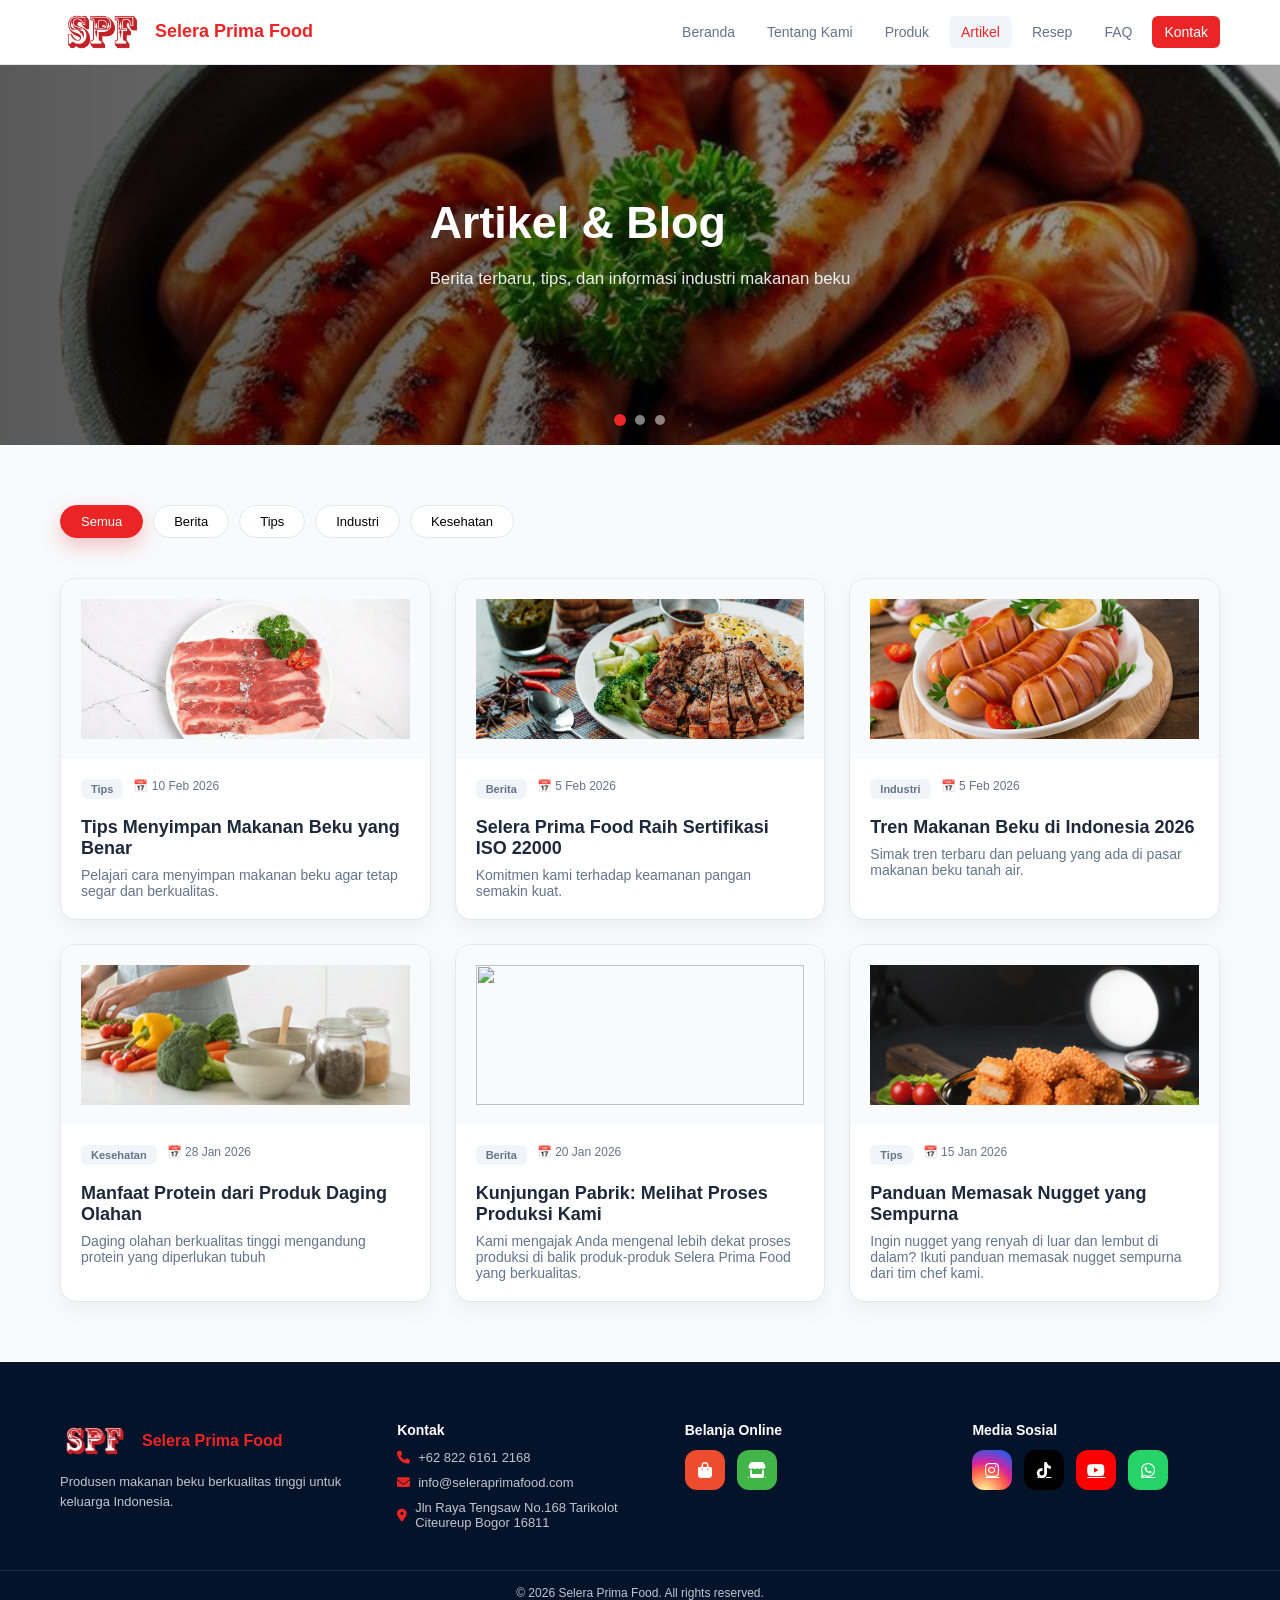
==== artikel.html @ 2863d4d9 "update layout" ====
<!DOCTYPE html>
<html lang="id">
<head>
<meta charset="UTF-8">
<meta name="viewport" content="width=device-width, initial-scale=1.0">
<title>Artikel - Selera Prima Food</title>

<link rel="stylesheet" href="asset/style.css">
<link rel="stylesheet" href="https://cdnjs.cloudflare.com/ajax/libs/font-awesome/6.5.0/css/all.min.css">

<style>
/* ===== FILTER ===== */
.filter-section{padding:60px 0;background:#f8fafc;}
.filter-container{display:flex;flex-wrap:wrap;gap:10px;margin-bottom:40px;}
.filter-btn{
  padding:8px 20px;
  border-radius:999px;
  border:1px solid #e2e8f0;
  background:white;
  cursor:pointer;
  transition:.3s;
  font-weight:500;
}
.filter-btn.active{
  background:#eb2525;
  color:white;
  border-color:#eb2525;
}

/* ===== GRID ===== */
.article-grid{
  display:grid;
  gap:24px;
  grid-template-columns:repeat(auto-fit,minmax(280px,1fr));
}

/* ===== CARD ===== */
.card{
  background:white;
  border-radius:16px;
  overflow:hidden;
  box-shadow:0 8px 20px rgba(0,0,0,.05);
  transition:.3s;
  cursor:pointer;
}
.card:hover{
  transform:translateY(-6px);
  box-shadow:0 20px 40px rgba(0,0,0,.1);
}
.card-image{
  height:180px;
  overflow:hidden;
}
.card-image img{
  width:100%;
  height:100%;
  object-fit:cover;
  transition:.4s;
}
.card:hover img{transform:scale(1.05);}
.card-body{padding:20px;}
.card-meta{
  display:flex;
  gap:10px;
  margin-bottom:10px;
  font-size:12px;
  color:#64748b;
}
.badge{
  background:#f1f5f9;
  padding:4px 10px;
  border-radius:6px;
  font-weight:600;
}
.card-title{
  font-size:18px;
  font-weight:700;
  margin-bottom:8px;
}
.card:hover .card-title{color:#eb2525;}
.card-excerpt{
  font-size:14px;
  color:#64748b;
}

/* ===== DETAIL ===== */
.detail-section{
  display:none;
  padding:60px 0;
}
.detail-content{
  max-width:800px;
  margin:auto;
  background:white;
  padding:40px;
  border-radius:16px;
  box-shadow:0 8px 20px rgba(0,0,0,.05);
}
.back-btn{
  margin-bottom:30px;
  border:none;
  background:none;
  color:#64748b;
  cursor:pointer;
  font-weight:600;
}
</style>
</head>

<body>

<!-- HEADER -->
<header class="header">
  <div class="container nav-container">
    <a href="beranda.html" class="brand">
      <img src="images/LOGO SPF.png" width="85">
      <span class="brand-text">Selera Prima Food</span>
    </a>

    <nav class="desktop-nav">
      <a href="beranda.html" class="nav-link">Beranda</a>
      <a href="tentang-kami.html" class="nav-link">Tentang Kami</a>
      <a href="produk.html" class="nav-link">Produk</a>
      <a href="artikel.html" class="nav-link active">Artikel</a>
      <a href="resep.html" class="nav-link">Resep</a>
      <a href="faq.html" class="nav-link">FAQ</a>
      <a href="kontak.html" class="nav-link btn-contact">Kontak</a>
    </nav>
  </div>
</header>

<!-- HERO SLIDER -->
<section class="hero-slider" style="height:35vh; min-height:380px;">
  <div class="slide active" style="background-image:url('images/bock.png')">
    <div class="hero-content container">
      <h1>Artikel & Blog</h1>
      <p>Berita terbaru, tips, dan informasi industri makanan beku</p>
    </div>
  </div>

  <div class="slide" style="background-image:url('images/slice.jpeg')">
    <div class="hero-content container">
      <h1>Tips & Edukasi</h1>
      <p>Panduan penyimpanan dan pengolahan makanan beku</p>
    </div>
  </div>

  <div class="slide" style="background-image:url('images/1.png')">
    <div class="hero-content container">
      <h1>Berita Perusahaan</h1>
      <p>Update terbaru dari Selera Prima Food</p>
    </div>
  </div>

  <div class="slider-dots">
    <span class="dot active"></span>
    <span class="dot"></span>
    <span class="dot"></span>
  </div>
</section>

<!-- LIST SECTION -->
<section class="filter-section" id="list-section">
  <div class="container">
    <div class="filter-container">
      <button class="filter-btn active" onclick="filterArticles('Semua',this)">Semua</button>
      <button class="filter-btn" onclick="filterArticles('Berita',this)">Berita</button>
      <button class="filter-btn" onclick="filterArticles('Tips',this)">Tips</button>
      <button class="filter-btn" onclick="filterArticles('Industri',this)">Industri</button>
      <button class="filter-btn" onclick="filterArticles('Kesehatan',this)">Kesehatan</button>
    </div>
    <div class="article-grid" id="article-grid"></div>
  </div>
</section>

<!-- DETAIL SECTION -->
<section class="detail-section" id="detail-section">
  <div class="container">
    <button class="back-btn" onclick="showList()">← Kembali ke Artikel</button>
    <div class="detail-content" id="detail-content"></div>
  </div>
</section>

<!-- FOOTER -->
<footer class="main-footer">
  <div class="container footer-grid">

    <div>
      <div class="footer-brand">
        <img src="images/LOGO SPF.png" class="footer-logo">
        <h3 class="footer-title">Selera Prima Food</h3>
      </div>
      <p class="footer-desc">
        Produsen makanan beku berkualitas tinggi untuk keluarga Indonesia.
      </p>
    </div>

    <div>
  <h4>Kontak</h4>
  <div class="footer-links">

    <a href="tel:+6282261612168" class="contact-item">
      <i class="fas fa-phone"></i>
      <span>+62 822 6161 2168</span>
    </a>

    <a href="mailto:info@seleraprimafood.com" class="contact-item">
      <i class="fas fa-envelope"></i>
      <span>info@seleraprimafood.com</span>
    </a>

    <a href="https://www.google.com/maps/search/?api=1&query=Jln+Raya+Tengsaw+No.168+Tarikolot+Citeureup+Bogor+16811"
       target="_blank"
       class="contact-item">
      <i class="fas fa-location-dot"></i>
      <span>Jln Raya Tengsaw No.168 Tarikolot Citeureup Bogor 16811</span>
    </a>

  </div>
</div>

    <div>
      <h4>Belanja Online</h4>
      <div class="footer-social">
        <a href="https://shopee.co.id/" target="_blank" class="ecommerce-icon shopee"><i class="fas fa-bag-shopping"></i></a>
        <a href="https://www.tokopedia.com/" target="_blank" class="ecommerce-icon tokopedia"><i class="fas fa-store"></i></a>
      </div>
    </div>

   <div>
  <h4>Media Sosial</h4>
  <div class="footer-social">

    <a href="https://www.instagram.com/seleraprimafood/" target="_blank" class="instagram">
      <i class="fab fa-instagram"></i>
    </a>

    <a href="https://www.tiktok.com/@selera.prima.food" target="_blank" class="tiktok">
      <i class="fab fa-tiktok"></i>
    </a>

    <a href="https://youtube.com/@seleraprimafood" target="_blank" class="youtube">
      <i class="fab fa-youtube"></i>
    </a>

    <a href="https://wa.me/6282261612168" target="_blank" class="whatsapp-icon">
      <i class="fab fa-whatsapp"></i>
    </a>

  </div>
</div> 

  </div>

  <div class="footer-bottom">
    © 2026 Selera Prima Food. All rights reserved.
  </div>
</footer>

<script>
const articles = [
{
title:"Tips Menyimpan Makanan Beku yang Benar",
date:"10 Feb 2026",
category:"Tips",
image:"images/slice.jpeg",
excerpt:"Pelajari cara menyimpan makanan beku agar tetap segar dan berkualitas.",
content:`
<h2>Penyimpanan yang Tepat</h2>
<p>Menyimpan makanan beku dengan benar akan menjaga kualitas rasa dan nutrisi.</p>
<h3>1. Gunakan Suhu -18°C</h3>
<p>Pastikan freezer berada pada suhu stabil untuk mencegah pertumbuhan bakteri.</p>

<h3>2. Gunakan Kemasan Rapat</h3>
<p>Hindari freezer burn dengan kemasan kedap udara.</p>

<h3>3. Jangan Bekukan Ulang</h3>
<p>Makanan yang sudah dicairkan sebaiknya tidak dibekukan kembali.</p>
`
},
{
title:"Selera Prima Food Raih Sertifikasi ISO 22000",
date:"5 Feb 2026",
category:"Berita",
image:"images/nerfee.jpg",
excerpt:"Komitmen kami terhadap keamanan pangan semakin kuat.",
content:`
<h2>Komitmen terhadap Keamanan Pangan</h2>
<p>Selera Prima Food resmi meraih sertifikasi ISO 22000 sebagai bentuk komitmen dalam menjaga sistem manajemen keamanan pangan yang terstandarisasi secara internasional.</p>

<h3>Apa Itu ISO 22000?</h3>
<p>ISO 22000 adalah standar global yang mengatur sistem manajemen keamanan pangan. Sertifikasi ini memastikan seluruh proses produksi dilakukan dengan kontrol kualitas yang ketat.</p>

<h3>Standar Produksi Modern</h3>
<p>Kami menerapkan pengawasan bahan baku, proses produksi higienis, hingga distribusi yang sesuai standar keamanan pangan.</p>

<h3>Meningkatkan Kepercayaan Konsumen</h3>
<p>Sertifikasi ini memperkuat posisi Selera Prima Food sebagai produsen frozen food terpercaya bagi keluarga Indonesia dan mitra bisnis.</p>

<p>Kami akan terus berinovasi dan meningkatkan standar kualitas demi menghadirkan produk terbaik.</p>
`
},
{
title:"Tren Makanan Beku di Indonesia 2026",
date:"5 Feb 2026",
category:"Industri",
image:"images/madu.jpg",
excerpt:"Simak tren terbaru dan peluang yang ada di pasar makanan beku tanah air.",
content: `
<h2>Industri Frozen Food Semakin Berkembang</h2>
<p>Pasar makanan beku di Indonesia menunjukkan pertumbuhan signifikan seiring meningkatnya kebutuhan masyarakat akan makanan praktis dan berkualitas.</p>

<h3>1. Produk Siap Masak Semakin Diminati</h3>
<p>Konsumen kini mencari produk yang cepat disajikan namun tetap bernutrisi tinggi.</p>

<h3>2. Fokus pada Keamanan dan Sertifikasi</h3>
<p>Masyarakat semakin peduli terhadap standar keamanan pangan dan memilih brand yang memiliki sertifikasi resmi.</p>

<h3>3. Inovasi Varian Rasa</h3>
<p>Produk seperti nugget premium, sosis varian baru, dan daging olahan modern menjadi pilihan favorit.</p>

<p>Selera Prima Food terus beradaptasi dengan tren ini melalui inovasi produk dan peningkatan kualitas berkelanjutan.</p>
`
},
{
title:"Manfaat Protein dari Produk Daging Olahan",
date:"28 Jan 2026",
category:"Kesehatan",
image:"images/resep.png",
excerpt:"Daging olahan berkualitas tinggi mengandung protein yang diperlukan tubuh",
content: `
<h2>Protein untuk Kebutuhan Tubuh</h2>
<p>Protein berperan penting dalam membangun dan memperbaiki jaringan tubuh. Produk daging olahan berkualitas dapat menjadi sumber protein praktis untuk keluarga.</p>

<h3>1. Mendukung Pertumbuhan Anak</h3>
<p>Anak-anak membutuhkan protein cukup untuk pertumbuhan optimal.</p>

<h3>2. Membantu Regenerasi Otot</h3>
<p>Bagi orang dewasa aktif, protein membantu pemulihan otot setelah aktivitas fisik.</p>

<h3>3. Pilih Produk Berkualitas</h3>
<p>Pastikan memilih produk yang diproduksi dengan standar keamanan tinggi seperti produk Selera Prima Food.</p>

<p>Kombinasikan konsumsi protein dengan pola makan seimbang untuk hasil terbaik.</p>
`
},
{
title:"Kunjungan Pabrik: Melihat Proses Produksi Kami",
date:"20 Jan 2026",
category:"Berita",
image:"images/kantor.jpg",
excerpt:"Kami mengajak Anda mengenal lebih dekat proses produksi di balik produk-produk Selera Prima Food yang berkualitas.",
content: `
<h2>Transparansi dalam Setiap Proses</h2>
<p>Selera Prima Food membuka kesempatan kunjungan pabrik bagi mitra dan distributor untuk melihat langsung proses produksi kami.</p>

<h3>Proses Seleksi Bahan Baku</h3>
<p>Kami hanya menggunakan bahan baku pilihan yang melewati tahap inspeksi kualitas.</p>

<h3>Teknologi Produksi Modern</h3>
<p>Fasilitas produksi kami dilengkapi mesin modern dengan kontrol higienitas ketat.</p>

<h3>Quality Control Berlapis</h3>
<p>Setiap produk melalui proses pengecekan sebelum didistribusikan ke pasar.</p>

<p>Kunjungan ini membuktikan komitmen kami terhadap kualitas dan keamanan pangan.</p>
`
},
{
title:"Panduan Memasak Nugget yang Sempurna",
date:"15 Jan 2026",
category:"Tips",
image:"images/1.png",
excerpt:"Ingin nugget yang renyah di luar dan lembut di dalam? Ikuti panduan memasak nugget sempurna dari tim chef kami.",
content: `
<h2>Nugget Renyah di Luar, Lembut di Dalam</h2>
<p>Memasak nugget dengan benar akan menghasilkan tekstur renyah dan rasa maksimal.</p>

<h3>1. Gunakan Minyak yang Cukup Panas</h3>
<p>Panaskan minyak hingga 170–180°C sebelum memasukkan nugget.</p>

<h3>2. Jangan Terlalu Banyak Sekali Goreng</h3>
<p>Menggoreng terlalu banyak sekaligus dapat menurunkan suhu minyak.</p>

<h3>3. Tiriskan dengan Baik</h3>
<p>Gunakan tisu dapur atau rak peniris agar nugget tidak berminyak.</p>

<h3>Alternatif Air Fryer</h3>
<p>Masak pada suhu 180°C selama 8–10 menit untuk hasil lebih sehat.</p>

<p>Dengan teknik yang tepat, nugget Selera Prima Food siap menjadi menu favorit keluarga.</p>
`
},
];

const grid=document.getElementById("article-grid");

function renderArticles(data){
grid.innerHTML="";
data.forEach(article=>{
grid.innerHTML+=`
<div class="card" onclick='showDetail(${JSON.stringify(article)})'>
  <div class="card-image">
    <img src="${article.image}">
  </div>
  <div class="card-body">
    <div class="card-meta">
      <span class="badge">${article.category}</span>
      <span>📅 ${article.date}</span>
    </div>
    <h3 class="card-title">${article.title}</h3>
    <p class="card-excerpt">${article.excerpt}</p>
  </div>
</div>
`;
});
}

function filterArticles(category,btn){
document.querySelectorAll('.filter-btn').forEach(b=>b.classList.remove('active'));
btn.classList.add('active');
const filtered=category==="Semua"?articles:articles.filter(a=>a.category===category);
renderArticles(filtered);
}

function showDetail(article){
document.getElementById("list-section").style.display="none";
document.getElementById("detail-section").style.display="block";
document.getElementById("detail-content").innerHTML=`
<img src="${article.image}" style="width:100%;border-radius:16px;margin-bottom:20px;">
<div>
  <span class="badge">${article.category}</span>
  <span style="color:#64748b;margin-left:10px;">${article.date}</span>
</div>
<h1 style="margin:20px 0;">${article.title}</h1>
<div style="line-height:1.8;color:#475569;">${article.content}</div>
`;
window.scrollTo(0,0);
}

function showList(){
document.getElementById("detail-section").style.display="none";
document.getElementById("list-section").style.display="block";
}

renderArticles(articles);
</script>

<script src="js/slider.js"></script>

</body>
</html>
---- asset/style.css ----
/* =====================================================
   ROOT & RESET
===================================================== */

:root{
  --primary:#eb2525;
  --primary-dark:#c81e1e;
  --dark:#04122a;
  --text:#1e293b;
  --muted:#64748b;
  --light:#f1f5f9;
}

*{
  margin:0;
  padding:0;
  box-sizing:border-box;
  font-family:'Inter',sans-serif;
}

body{
  background:#ffffff;
  color:var(--text);
  overflow-x:hidden;
}

.container{
  max-width:1200px;
  margin:auto;
  padding:0 20px;
}

/* =====================================================
   HEADER
===================================================== */

.header{
  position:sticky;
  top:0;
  z-index:1000;
  background:#ffffff;
  border-bottom:1px solid #e2e8f0;
}

.nav-container{
  display:flex;
  align-items:center;
  justify-content:space-between;
  height:64px;
}

.brand{
  display:flex;
  align-items:center;
  gap:10px;
  text-decoration:none;
}

.brand-text{
  font-size:18px;
  font-weight:700;
  color:var(--primary);
}

.desktop-nav{
  display:flex;
  gap:8px;
  align-items:center;
}

.nav-link{
  text-decoration:none;
  font-size:14px;
  font-weight:500;
  color:var(--muted);
  padding:8px 12px;
  border-radius:6px;
  transition:.2s;
}

.nav-link:hover,
.nav-link.active{
  background:var(--light);
  color:var(--primary);
}

.btn-contact{
  background:var(--primary);
  color:#fff !important;
}

.btn-contact:hover{
  background:var(--primary-dark);
}

/* =====================================================
   HERO SLIDER
===================================================== */

.hero-slider{
  position:relative;
  height:60vh;
  min-height:420px;
  overflow:hidden;
}

.slide{
  position:absolute;
  inset:0;
  background-size:cover;
  background-position:center;
  display:flex;
  align-items:center;
  opacity:0;
  transition:opacity 1s ease-in-out;
}

.slide::before{
  content:"";
  position:absolute;
  inset:0;
  background:linear-gradient(
    to right,
    rgba(0,0,0,.65),
    rgba(0,0,0,.35)
  );
}

.slide.active{
  opacity:1;
  z-index:1;
}

.hero-content{
  position:relative;
  z-index:2;
  color:#fff;
  max-width:600px;
}

.hero-content h1{
  font-size:2.8rem;
  font-weight:800;
  margin-bottom:20px;
}

.hero-content p{
  font-size:1.05rem;
  opacity:.9;
  margin-bottom:25px;
}

.hero-btn{
  display:inline-block;
  background:var(--primary);
  color:white;
  padding:12px 24px;
  border-radius:8px;
  text-decoration:none;
  font-weight:600;
  transition:.3s;
}

.hero-btn:hover{
  background:var(--primary-dark);
  transform:translateY(-3px);
}

/* =====================================================
   STATS
===================================================== */

.stats{
  margin-top:-40px;
  padding-bottom:60px;
}

.stats-grid{
  display:grid;
  gap:30px;
  grid-template-columns:repeat(auto-fit,minmax(220px,1fr));
}

.stat-card{
  background:white;
  padding:35px;
  border-radius:18px;
  text-align:center;
  box-shadow:0 20px 50px rgba(0,0,0,.08);
  transition:.4s;
}

.stat-card:hover{
  transform:translateY(-10px);
}

.stat-value{
  font-size:2.3rem;
  font-weight:800;
  color:var(--primary);
}

.stat-label{
  font-size:14px;
  color:var(--muted);
}

/* =====================================================
   BRAND SECTION
===================================================== */

.section{
  padding:100px 0;
  background:#f8fafc;
}

.section-header{
  text-align:center;
  margin-bottom:60px;
}

.section-header h2{
  font-size:2.2rem;
  margin-bottom:10px;
}

.section-header p{
  color:var(--muted);
}

.brand-grid{
  display:grid;
  gap:30px;
  grid-template-columns:repeat(auto-fit,minmax(220px,1fr));
}

.brand-card{
  background:white;
  padding:30px;
  border-radius:18px;
  text-align:center;
  box-shadow:0 10px 30px rgba(0,0,0,.05);
  transition:.4s;
}

.brand-card:hover{
  transform:translateY(-12px);
  box-shadow:0 30px 60px rgba(0,0,0,.1);
}

.brand-card img{
  max-width:120px;
  margin-bottom:15px;
  transition:.4s;
}

.brand-card:hover img{
  transform:scale(1.1);
}

/* =====================================================
   FOOTER
===================================================== */

.main-footer{
  background:var(--dark);
  color:#fff;
  padding:60px 0 20px;
}

.footer-grid{
  display:grid;
  grid-template-columns: 1.2fr 1fr 1fr 1fr;
  gap:40px;
}

@media(max-width:992px){
  .footer-grid{
    grid-template-columns:repeat(2,1fr);
  }
}

@media(max-width:600px){
  .footer-grid{
    grid-template-columns:1fr;
    text-align:center;
  }
}

.footer-brand{
  display:flex;
  align-items:center;
  gap:12px;
  margin-bottom:12px;
}

.footer-logo{
  width:70px;
}

.footer-title{
  font-size:16px;
  font-weight:700;
  color:var(--primary);
}

.footer-desc{
  font-size:13px;
  line-height:1.6;
  color:#bfc6d1; 
}

.main-footer h4{
  margin-bottom:12px;
  font-size:14px;
  font-weight:600;
}

.footer-links{
  display:flex;
  flex-direction:column;
  gap:10px;
  font-size:13px;
}

.contact-item{
  display:flex;
  align-items:center;
  gap:8px;
  color:#bfc6d1;
  text-decoration:none;
  transition:.3s;
}

.contact-item i{
  color:var(--primary);
}

.contact-item:hover{
  color:white;
  transform:translateX(5px);
}

/* SOCIAL */

.footer-social{
  display:flex;
  gap:12px;
}

.footer-social a{
  width:40px;
  height:40px;
  border-radius:12px;
  display:flex;
  align-items:center;
  justify-content:center;
  color:white;
  font-size:16px;
  transition:.3s;
}

.footer-social a:hover{
  transform:translateY(-4px) scale(1.08);
}

/* Brand Colors */
.instagram{
  background: radial-gradient(circle at 30% 107%, 
  #fdf497 0%, #fd5949 45%, 
  #d6249f 60%, #285AEB 90%);
}

.tiktok{
  background:#000;
}

.youtube{
  background:#FF0000;
}

.whatsapp-icon{
  background:#25D366;
}

.ecommerce-icon.shopee{
  background:#ee4d2d;
}

.ecommerce-icon.tokopedia{
  background:#42b549;
}

.footer-bottom{
  margin-top:40px;
  border-top:1px solid rgba(255,255,255,.1);
  padding-top:15px;
  text-align:center;
  font-size:12px;
  color:#bfc6d1;
}
/* =====================================================
   SOCIAL & ECOMMERCE
===================================================== */

.footer-social{
  display:flex;
  gap:12px;
  margin-top:8px;
}

.footer-social a{
  width:40px;
  height:40px;
  border-radius:12px;
  display:flex;
  align-items:center;
  justify-content:center;
  background:#0f2c5a;
  transition:.3s;
  color:white;
  font-size:16px;
}

/* WhatsApp Icon */
.footer-social .whatsapp-icon{
  background:#25D366;
}

.footer-social .whatsapp-icon:hover{
  background:#1ebe5d;
}

.footer-social a:hover{
  transform:translateY(-4px);
}


/* Ecommerce Specific */

.ecommerce-icon.shopee{
  background:#ee4d2d;
}

.ecommerce-icon.tokopedia{
  background:#42b549;
}


/* EXTRA POLISH */

.hero-content h1{
  line-height:1.2;
}

.brand-card p{
  margin-top:8px;
}

.section{
  padding:70px 0;
}

.brand-card{
  border:1px solid #f1f5f9;
}

.brand-card:hover{
  border:1px solid #eb2525;
}

.main-footer{
  margin-top:0;
}

/* SOCIAL BRAND COLORS */

.footer-social a{
  transition:.3s;
}

/* Instagram */
.footer-social a.instagram{
  background: radial-gradient(circle at 30% 107%, 
  #fdf497 0%, #fdf497 5%, 
  #fd5949 45%, 
  #d6249f 60%, 
  #285AEB 90%);
}

/* TikTok */
.footer-social a.tiktok{
  background:#000000;
}

/* YouTube */
.footer-social a.youtube{
  background:#FF0000;
}

/* Hover Effect */
.footer-social a:hover{
  transform:translateY(-4px) scale(1.08);
}
/* ================================
   PRODUCT PAGE FIX
================================ */

.product-grid{
  display:grid;
  gap:25px;
  grid-template-columns:repeat(auto-fit,minmax(250px,1fr));
}

.card{
  background:white;
  border-radius:18px;
  overflow:hidden;
  border:1px solid #e2e8f0;
  transition:.4s;
  box-shadow:0 8px 20px rgba(0,0,0,.05);
  display:flex;
  flex-direction:column;
}

.card:hover{
  transform:translateY(-8px);
  box-shadow:0 20px 40px rgba(0,0,0,.1);
}

.card-image{
  height:220px;
  display:flex;
  align-items:center;
  justify-content:center;
  background:#f8fafc;
  padding:20px;
}

.card-image img{
  max-width:100%;
  max-height:100%;
  object-fit:contain;
  transition:.4s;
}

.card:hover img{
  transform:scale(1.05);
}

.card-body{
  padding:20px;
}

.badge{
  background:#f1f5f9;
  color:#64748b;
  padding:4px 10px;
  border-radius:6px;
  font-size:11px;
  font-weight:700;
  display:inline-block;
  margin-bottom:8px;
}

.product-name{
  font-size:16px;
  font-weight:700;
  margin-bottom:6px;
}

.product-desc{
  font-size:13px;
  color:#64748b;
  margin-bottom:12px;
}

.variant-list{
  display:flex;
  flex-wrap:wrap;
  gap:6px;
}

.variant-badge{
  background:rgba(235,37,37,.1);
  color:#eb2525;
  padding:4px 8px;
  border-radius:6px;
  font-size:11px;
  font-weight:600;
}

.pagination{
  display:flex;
  justify-content:center;
  gap:8px;
  margin-top:40px;
}

.pagination button{
  padding:6px 12px;
  border-radius:6px;
  border:1px solid #e2e8f0;
  background:white;
  cursor:pointer;
}

.pagination button.active{
  background:#eb2525;
  color:white;
  border-color:#eb2525;
}
/* ===============================
   PRODUCT FILTER UI POLISH
================================ */

.filter-btn{
  padding:10px 18px;
  border-radius:999px;
  border:1px solid #e2e8f0;
  background:#ffffff;
  cursor:pointer;
  font-size:13px;
  font-weight:500;
  transition:.3s ease;
}

.filter-btn:hover{
  background:#f1f5f9;
  transform:translateY(-2px);
}

.filter-btn.active{
  background:var(--primary);
  color:white;
  border-color:var(--primary);
  box-shadow:0 8px 20px rgba(235,37,37,.25);
}

select.filter-btn{
  appearance:none;
  padding-right:30px;
}

/* SEARCH INPUT */

.search-box{
  position:relative;
}

.search-box input{
  padding:10px 40px 10px 16px;
  border-radius:999px;
  border:1px solid #e2e8f0;
  font-size:13px;
  min-width:220px;
  transition:.3s;
}

.search-box input:focus{
  outline:none;
  border-color:var(--primary);
  box-shadow:0 0 0 3px rgba(235,37,37,.15);
}

.search-box i{
  position:absolute;
  right:15px;
  top:50%;
  transform:translateY(-50%);
  color:#94a3b8;
}
/* PRODUCT HERO SLIDER */
.product-slider{
  height:35vh;
  min-height:380px;
}
/* HERO TEXT ANIMATION */
.hero-content{
  opacity:0;
  transform:translateY(40px);
  transition:all .8s ease;
}

.slide.active .hero-content{
  opacity:1;
  transform:translateY(0);
}
/* SLIDER DOTS */
.slider-dots{
  position:absolute;
  bottom:20px;
  left:50%;
  transform:translateX(-50%);
  display:flex;
  gap:10px;
  z-index:5;
}

.dot{
  width:10px;
  height:10px;
  border-radius:50%;
  background:rgba(255,255,255,.5);
  transition:.3s;
  cursor:pointer;
}

.dot.active{
  background:#eb2525;
  transform:scale(1.2);
}
.product-slider .slide{
  background-attachment:fixed;
}
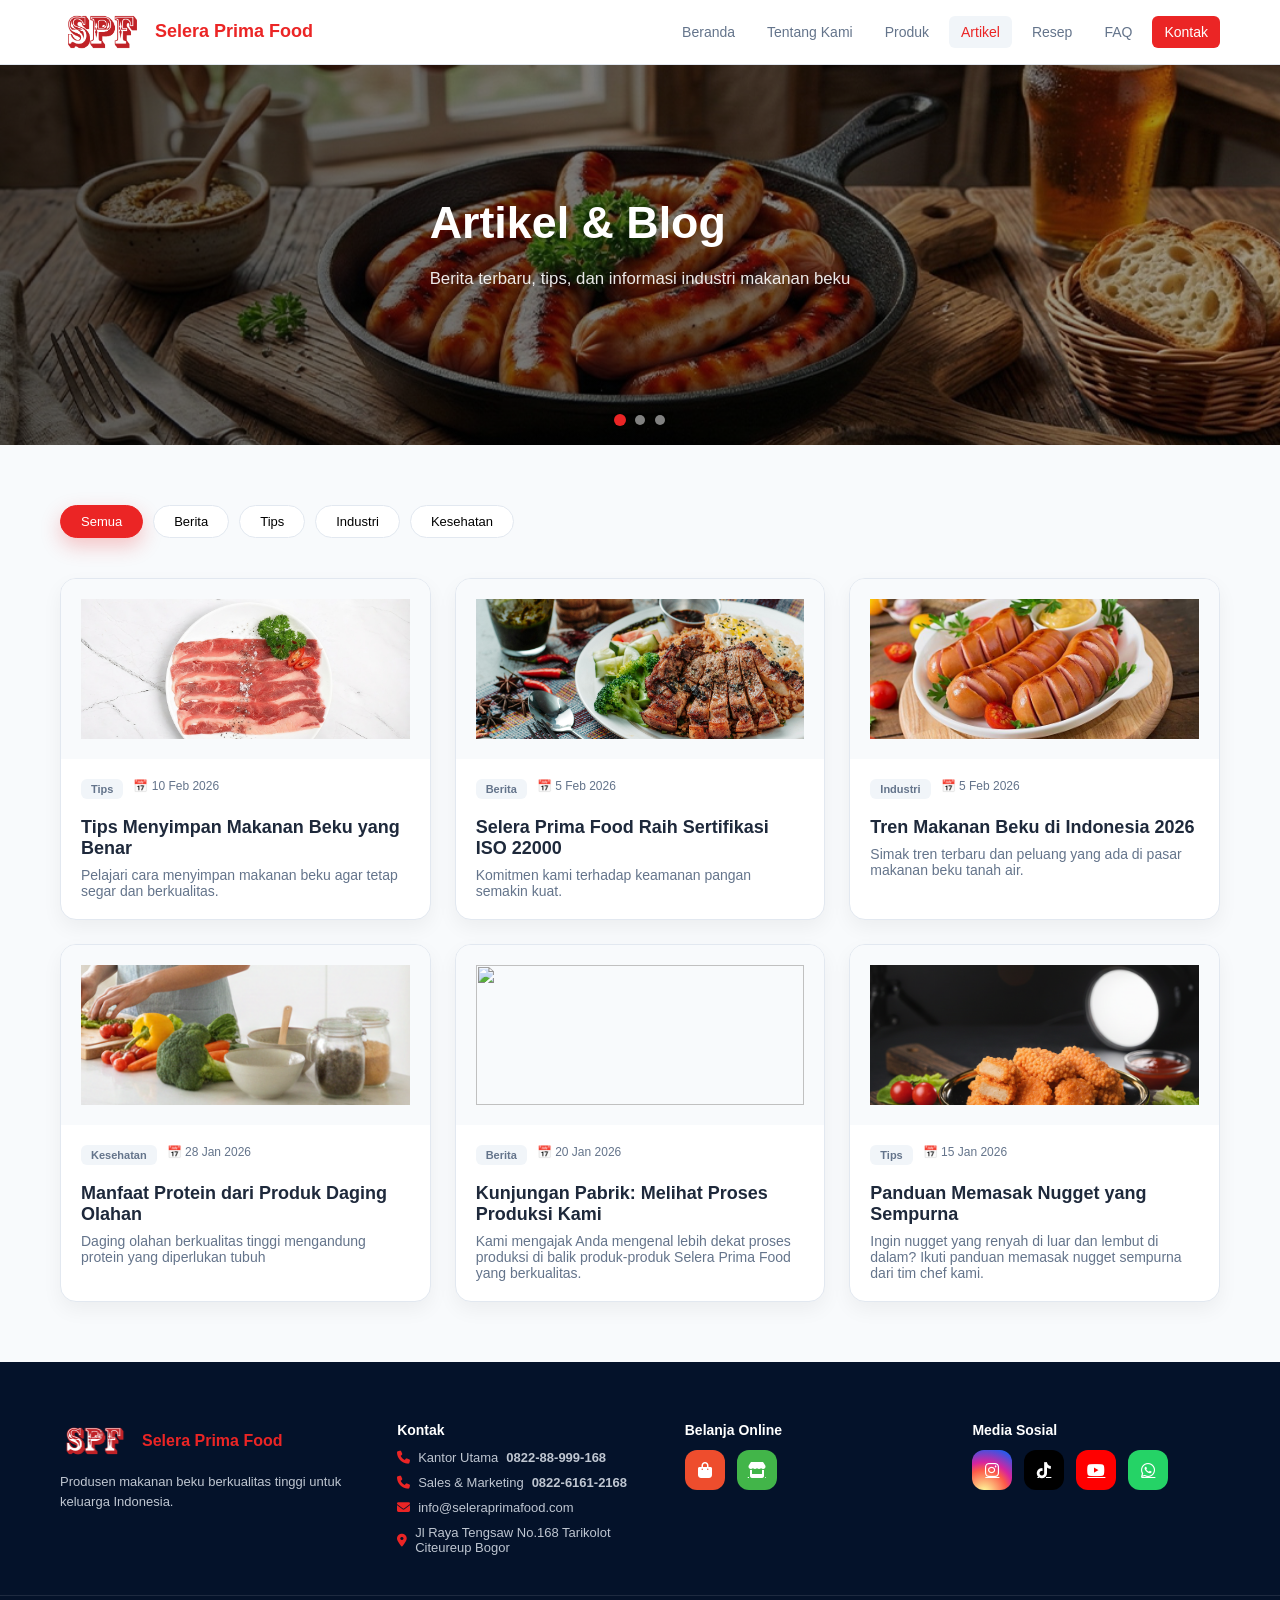
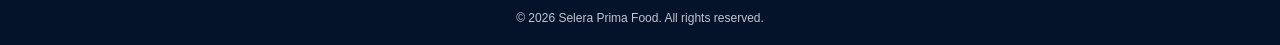
==== commit 849e18de: "fix index page" ====
--- a/artikel.html
+++ b/artikel.html
@@ -112,13 +112,13 @@
 <!-- HEADER -->
 <header class="header">
   <div class="container nav-container">
-    <a href="beranda.html" class="brand">
+    <a href="index.html" class="brand">
       <img src="images/LOGO SPF.png" width="85">
       <span class="brand-text">Selera Prima Food</span>
     </a>
 
     <nav class="desktop-nav">
-      <a href="beranda.html" class="nav-link">Beranda</a>
+      <a href="index.html" class="nav-link">Beranda</a>
       <a href="tentang-kami.html" class="nav-link">Tentang Kami</a>
       <a href="produk.html" class="nav-link">Produk</a>
       <a href="artikel.html" class="nav-link active">Artikel</a>
@@ -131,21 +131,21 @@
 
 <!-- HERO SLIDER -->
 <section class="hero-slider" style="height:35vh; min-height:380px;">
-  <div class="slide active" style="background-image:url('images/bock.png')">
+  <div class="slide active" style="background-image:url('images/bockslider.jpg')">
     <div class="hero-content container">
       <h1>Artikel & Blog</h1>
       <p>Berita terbaru, tips, dan informasi industri makanan beku</p>
     </div>
   </div>
 
-  <div class="slide" style="background-image:url('images/slice.jpeg')">
+  <div class="slide" style="background-image:url('images/nerfeslider.jpg')">
     <div class="hero-content container">
       <h1>Tips & Edukasi</h1>
       <p>Panduan penyimpanan dan pengolahan makanan beku</p>
     </div>
   </div>
 
-  <div class="slide" style="background-image:url('images/1.png')">
+  <div class="slide" style="background-image:url('images/maduslider.jpg')">
     <div class="hero-content container">
       <h1>Berita Perusahaan</h1>
       <p>Update terbaru dari Selera Prima Food</p>
@@ -195,13 +195,20 @@
       </p>
     </div>
 
-    <div>
+  <div>
   <h4>Kontak</h4>
   <div class="footer-links">
 
+    <a href="tel:+6282288999168" class="contact-item">
+      <i class="fas fa-phone"></i>
+      <span>Kantor Utama</span>
+      <strong>0822-88-999-168</strong>
+    </a>
+
     <a href="tel:+6282261612168" class="contact-item">
       <i class="fas fa-phone"></i>
-      <span>+62 822 6161 2168</span>
+      <span>Sales & Marketing</span>
+      <strong>0822-6161-2168</strong>
     </a>
 
     <a href="mailto:info@seleraprimafood.com" class="contact-item">
@@ -213,7 +220,7 @@
        target="_blank"
        class="contact-item">
       <i class="fas fa-location-dot"></i>
-      <span>Jln Raya Tengsaw No.168 Tarikolot Citeureup Bogor 16811</span>
+      <span>Jl Raya Tengsaw No.168 Tarikolot Citeureup Bogor</span>
     </a>
 
   </div>
--- a/asset/style.css
+++ b/asset/style.css
@@ -712,4 +712,5 @@
 }
 .product-slider .slide{
   background-attachment:fixed;
-}+}
+
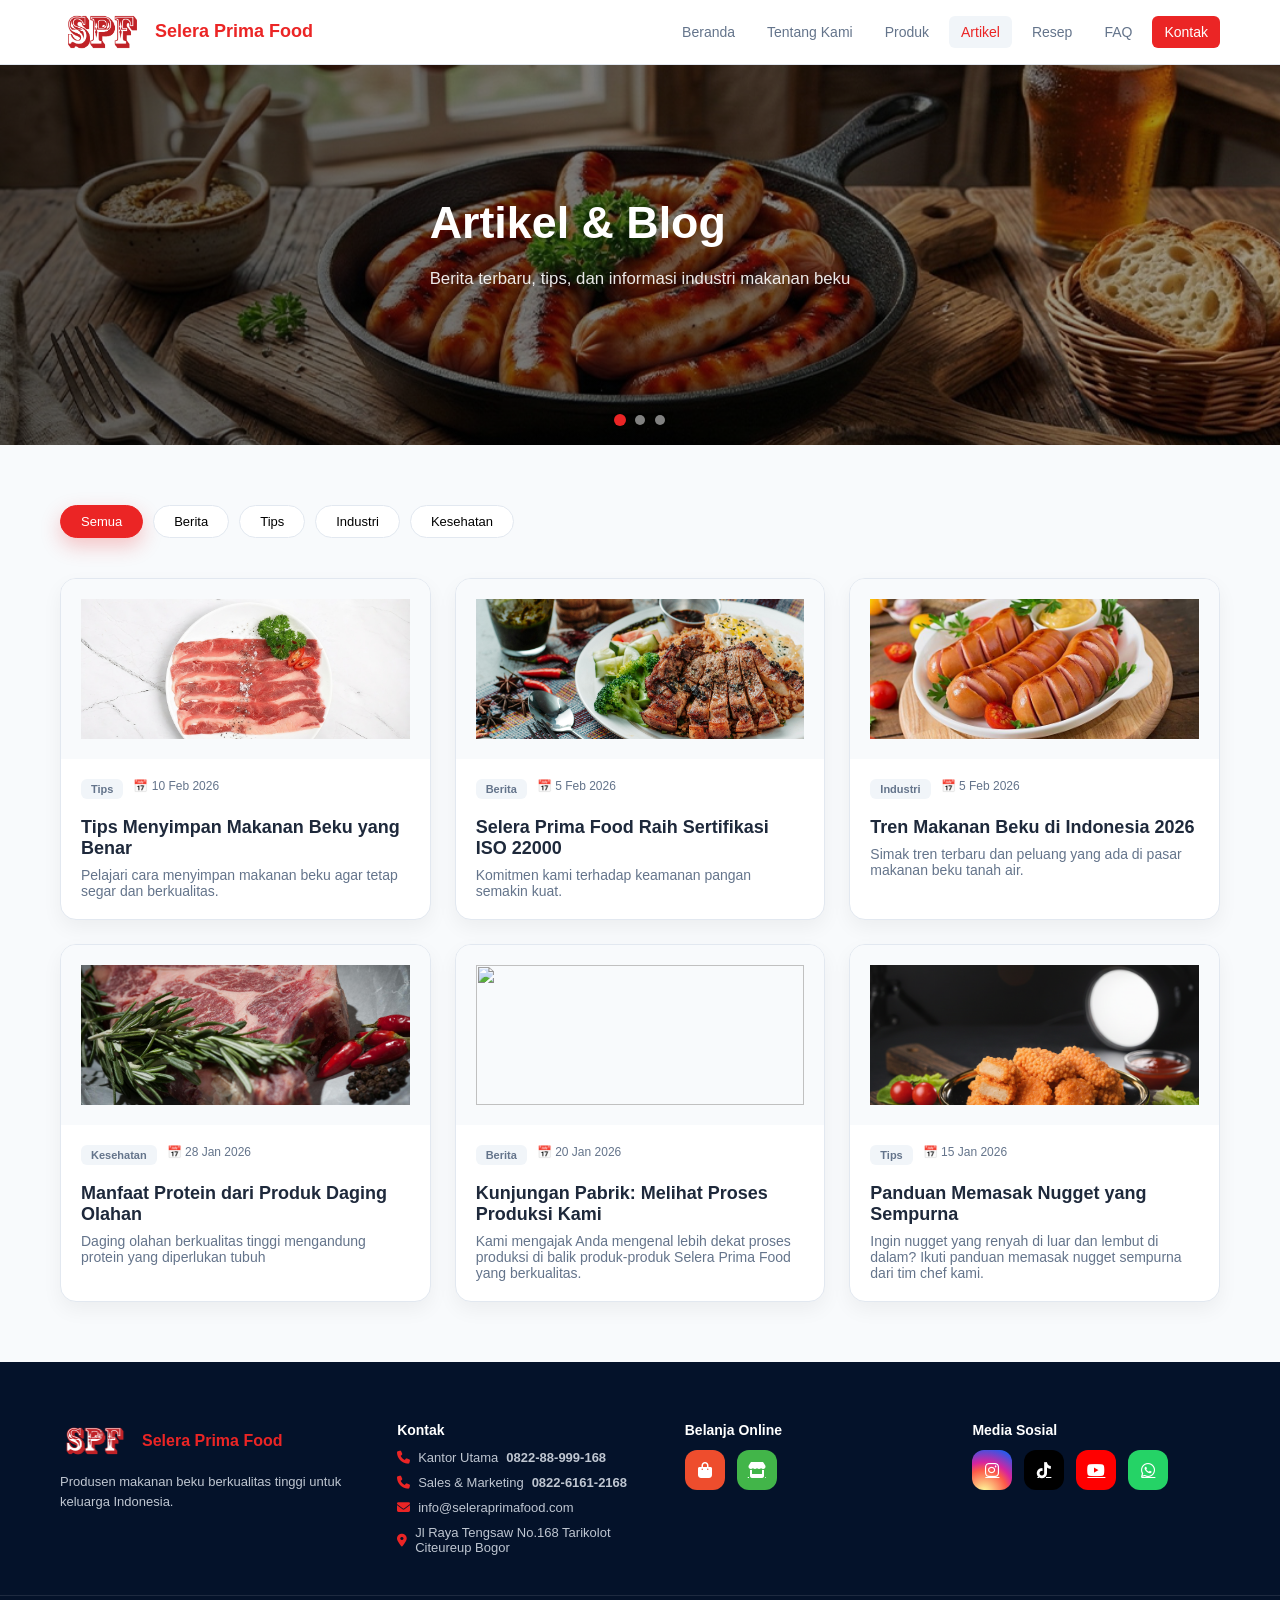
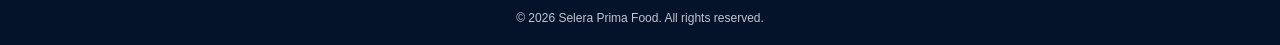
==== commit 0395d5ca: "fix index page" ====
--- a/artikel.html
+++ b/artikel.html
@@ -333,7 +333,7 @@
 title:"Manfaat Protein dari Produk Daging Olahan",
 date:"28 Jan 2026",
 category:"Kesehatan",
-image:"images/resep.png",
+image:"images/daging.jpg",
 excerpt:"Daging olahan berkualitas tinggi mengandung protein yang diperlukan tubuh",
 content: `
 <h2>Protein untuk Kebutuhan Tubuh</h2>
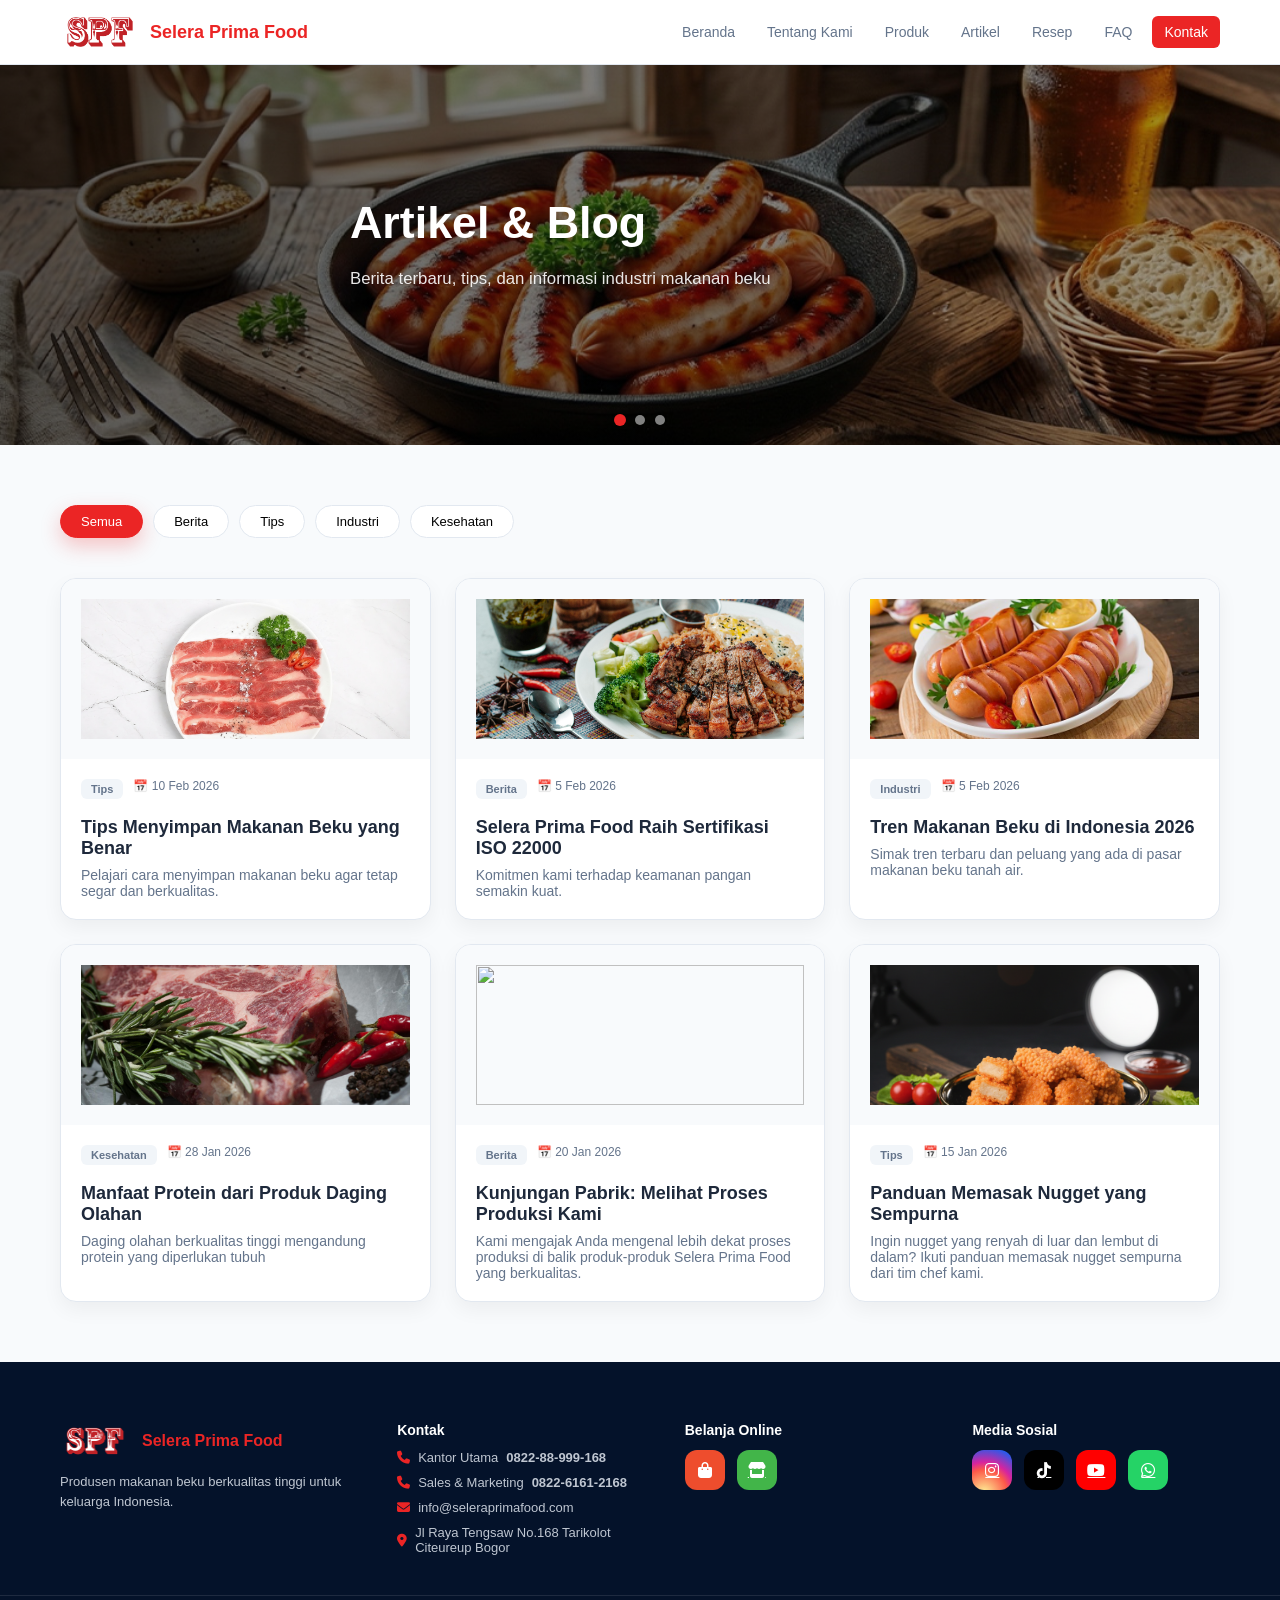
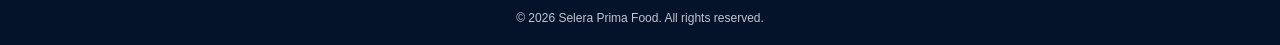
==== commit d87b22f1: "mobile optimization" ====
--- a/artikel.html
+++ b/artikel.html
@@ -111,22 +111,45 @@
 
 <!-- HEADER -->
 <header class="header">
+
   <div class="container nav-container">
-    <a href="index.html" class="brand">
-      <img src="images/LOGO SPF.png" width="85">
+
+    <a href="beranda.html" class="brand">
+      <img src="images/LOGO SPF.png" width="80">
       <span class="brand-text">Selera Prima Food</span>
     </a>
 
+    <!-- DESKTOP NAV -->
     <nav class="desktop-nav">
-      <a href="index.html" class="nav-link">Beranda</a>
+      <a href="beranda.html" class="nav-link">Beranda</a>
       <a href="tentang-kami.html" class="nav-link">Tentang Kami</a>
       <a href="produk.html" class="nav-link">Produk</a>
-      <a href="artikel.html" class="nav-link active">Artikel</a>
+      <a href="artikel.html" class="nav-link">Artikel</a>
       <a href="resep.html" class="nav-link">Resep</a>
       <a href="faq.html" class="nav-link">FAQ</a>
       <a href="kontak.html" class="nav-link btn-contact">Kontak</a>
     </nav>
-  </div>
+
+    <!-- HAMBURGER -->
+    <div class="menu-toggle" id="menu-toggle">
+      <span></span>
+      <span></span>
+      <span></span>
+    </div>
+
+  </div>
+
+  <!-- MOBILE MENU -->
+  <div class="mobile-menu" id="mobile-menu">
+    <a href="beranda.html">Beranda</a>
+    <a href="tentang-kami.html">Tentang Kami</a>
+    <a href="produk.html">Produk</a>
+    <a href="artikel.html">Artikel</a>
+    <a href="resep.html">Resep</a>
+    <a href="faq.html">FAQ</a>
+    <a href="kontak.html" class="mobile-contact">Kontak</a>
+  </div>
+
 </header>
 
 <!-- HERO SLIDER -->
--- a/asset/style.css
+++ b/asset/style.css
@@ -1,5 +1,5 @@
 /* =====================================================
-   ROOT & RESET
+ROOT & RESET
 ===================================================== */
 
 :root{
@@ -18,20 +18,30 @@
   font-family:'Inter',sans-serif;
 }
 
+html,body{
+  overflow-x:hidden;
+}
+
 body{
   background:#ffffff;
   color:var(--text);
-  overflow-x:hidden;
+}
+
+img{
+  max-width:100%;
+  height:auto;
+  display:block;
 }
 
 .container{
   max-width:1200px;
   margin:auto;
   padding:0 20px;
-}
-
-/* =====================================================
-   HEADER
+  width:100%;
+}
+
+/* =====================================================
+HEADER
 ===================================================== */
 
 .header{
@@ -47,6 +57,7 @@
   align-items:center;
   justify-content:space-between;
   height:64px;
+  flex-wrap:wrap;
 }
 
 .brand{
@@ -94,7 +105,7 @@
 }
 
 /* =====================================================
-   HERO SLIDER
+HERO SLIDER
 ===================================================== */
 
 .hero-slider{
@@ -136,12 +147,14 @@
   z-index:2;
   color:#fff;
   max-width:600px;
+  padding:0 10px;
 }
 
 .hero-content h1{
   font-size:2.8rem;
   font-weight:800;
   margin-bottom:20px;
+  line-height:1.2;
 }
 
 .hero-content p{
@@ -167,7 +180,7 @@
 }
 
 /* =====================================================
-   STATS
+STATS
 ===================================================== */
 
 .stats{
@@ -206,11 +219,11 @@
 }
 
 /* =====================================================
-   BRAND SECTION
+BRAND SECTION
 ===================================================== */
 
 .section{
-  padding:100px 0;
+  padding:70px 0;
   background:#f8fafc;
 }
 
@@ -241,25 +254,23 @@
   text-align:center;
   box-shadow:0 10px 30px rgba(0,0,0,.05);
   transition:.4s;
+  border:1px solid #f1f5f9;
 }
 
 .brand-card:hover{
   transform:translateY(-12px);
   box-shadow:0 30px 60px rgba(0,0,0,.1);
+  border:1px solid #eb2525;
 }
 
 .brand-card img{
   max-width:120px;
+  margin:auto;
   margin-bottom:15px;
-  transition:.4s;
-}
-
-.brand-card:hover img{
-  transform:scale(1.1);
-}
-
-/* =====================================================
-   FOOTER
+}
+
+/* =====================================================
+FOOTER
 ===================================================== */
 
 .main-footer{
@@ -285,6 +296,15 @@
     grid-template-columns:1fr;
     text-align:center;
   }
+
+  .footer-brand{
+    justify-content:center;
+  }
+
+  .footer-links{
+    align-items:center;
+  }
+
 }
 
 .footer-brand{
@@ -341,11 +361,14 @@
   transform:translateX(5px);
 }
 
-/* SOCIAL */
+/* =====================================================
+SOCIAL
+===================================================== */
 
 .footer-social{
   display:flex;
   gap:12px;
+  margin-top:8px;
 }
 
 .footer-social a{
@@ -355,16 +378,13 @@
   display:flex;
   align-items:center;
   justify-content:center;
+  transition:.3s;
   color:white;
   font-size:16px;
-  transition:.3s;
-}
-
-.footer-social a:hover{
-  transform:translateY(-4px) scale(1.08);
-}
-
-/* Brand Colors */
+}
+
+/* brand colors */
+
 .instagram{
   background: radial-gradient(circle at 30% 107%, 
   #fdf497 0%, #fd5949 45%, 
@@ -389,6 +409,10 @@
 
 .ecommerce-icon.tokopedia{
   background:#42b549;
+}
+
+.footer-social a:hover{
+  transform:translateY(-4px) scale(1.08);
 }
 
 .footer-bottom{
@@ -399,112 +423,10 @@
   font-size:12px;
   color:#bfc6d1;
 }
-/* =====================================================
-   SOCIAL & ECOMMERCE
-===================================================== */
-
-.footer-social{
-  display:flex;
-  gap:12px;
-  margin-top:8px;
-}
-
-.footer-social a{
-  width:40px;
-  height:40px;
-  border-radius:12px;
-  display:flex;
-  align-items:center;
-  justify-content:center;
-  background:#0f2c5a;
-  transition:.3s;
-  color:white;
-  font-size:16px;
-}
-
-/* WhatsApp Icon */
-.footer-social .whatsapp-icon{
-  background:#25D366;
-}
-
-.footer-social .whatsapp-icon:hover{
-  background:#1ebe5d;
-}
-
-.footer-social a:hover{
-  transform:translateY(-4px);
-}
-
-
-/* Ecommerce Specific */
-
-.ecommerce-icon.shopee{
-  background:#ee4d2d;
-}
-
-.ecommerce-icon.tokopedia{
-  background:#42b549;
-}
-
-
-/* EXTRA POLISH */
-
-.hero-content h1{
-  line-height:1.2;
-}
-
-.brand-card p{
-  margin-top:8px;
-}
-
-.section{
-  padding:70px 0;
-}
-
-.brand-card{
-  border:1px solid #f1f5f9;
-}
-
-.brand-card:hover{
-  border:1px solid #eb2525;
-}
-
-.main-footer{
-  margin-top:0;
-}
-
-/* SOCIAL BRAND COLORS */
-
-.footer-social a{
-  transition:.3s;
-}
-
-/* Instagram */
-.footer-social a.instagram{
-  background: radial-gradient(circle at 30% 107%, 
-  #fdf497 0%, #fdf497 5%, 
-  #fd5949 45%, 
-  #d6249f 60%, 
-  #285AEB 90%);
-}
-
-/* TikTok */
-.footer-social a.tiktok{
-  background:#000000;
-}
-
-/* YouTube */
-.footer-social a.youtube{
-  background:#FF0000;
-}
-
-/* Hover Effect */
-.footer-social a:hover{
-  transform:translateY(-4px) scale(1.08);
-}
-/* ================================
-   PRODUCT PAGE FIX
-================================ */
+
+/* =====================================================
+PRODUCT GRID
+===================================================== */
 
 .product-grid{
   display:grid;
@@ -541,11 +463,6 @@
   max-width:100%;
   max-height:100%;
   object-fit:contain;
-  transition:.4s;
-}
-
-.card:hover img{
-  transform:scale(1.05);
 }
 
 .card-body{
@@ -610,6 +527,42 @@
   color:white;
   border-color:#eb2525;
 }
+
+/* =====================================================
+MOBILE OPTIMIZATION
+===================================================== */
+
+@media(max-width:768px){
+
+.hero-slider{
+  height:50vh;
+}
+
+.hero-content h1{
+  font-size:1.9rem;
+}
+
+.hero-content p{
+  font-size:0.95rem;
+}
+
+.section{
+  padding:50px 0;
+}
+
+.stat-card{
+  padding:25px;
+}
+
+.brand-card{
+  padding:25px;
+}
+
+.footer-social{
+  justify-content:center;
+}
+
+}
 /* ===============================
    PRODUCT FILTER UI POLISH
 ================================ */
@@ -714,3 +667,90 @@
   background-attachment:fixed;
 }
 
+/* ===============================
+PREMIUM MOBILE NAVBAR
+================================ */
+
+.menu-toggle{
+display:none;
+flex-direction:column;
+gap:5px;
+cursor:pointer;
+}
+
+.menu-toggle span{
+width:25px;
+height:3px;
+background:#04122a;
+border-radius:3px;
+transition:.3s;
+}
+
+/* MOBILE MENU */
+
+.mobile-menu{
+position:fixed;
+top:0;
+right:-100%;
+width:75%;
+height:100vh;
+background:white;
+display:flex;
+flex-direction:column;
+padding:80px 30px;
+gap:20px;
+transition:.4s ease;
+z-index:999;
+box-shadow:-10px 0 30px rgba(0,0,0,.1);
+}
+
+.mobile-menu a{
+text-decoration:none;
+font-size:18px;
+font-weight:500;
+color:#1e293b;
+}
+
+.mobile-menu a:hover{
+color:#eb2525;
+}
+
+.mobile-contact{
+background:#eb2525;
+color:white !important;
+padding:10px 15px;
+border-radius:8px;
+text-align:center;
+}
+
+.mobile-menu.active{
+right:0;
+}
+
+/* ANIMATION HAMBURGER */
+
+.menu-toggle.active span:nth-child(1){
+transform:rotate(45deg) translateY(8px);
+}
+
+.menu-toggle.active span:nth-child(2){
+opacity:0;
+}
+
+.menu-toggle.active span:nth-child(3){
+transform:rotate(-45deg) translateY(-8px);
+}
+
+/* RESPONSIVE */
+
+@media(max-width:768px){
+
+.desktop-nav{
+display:none;
+}
+
+.menu-toggle{
+display:flex;
+}
+
+}
